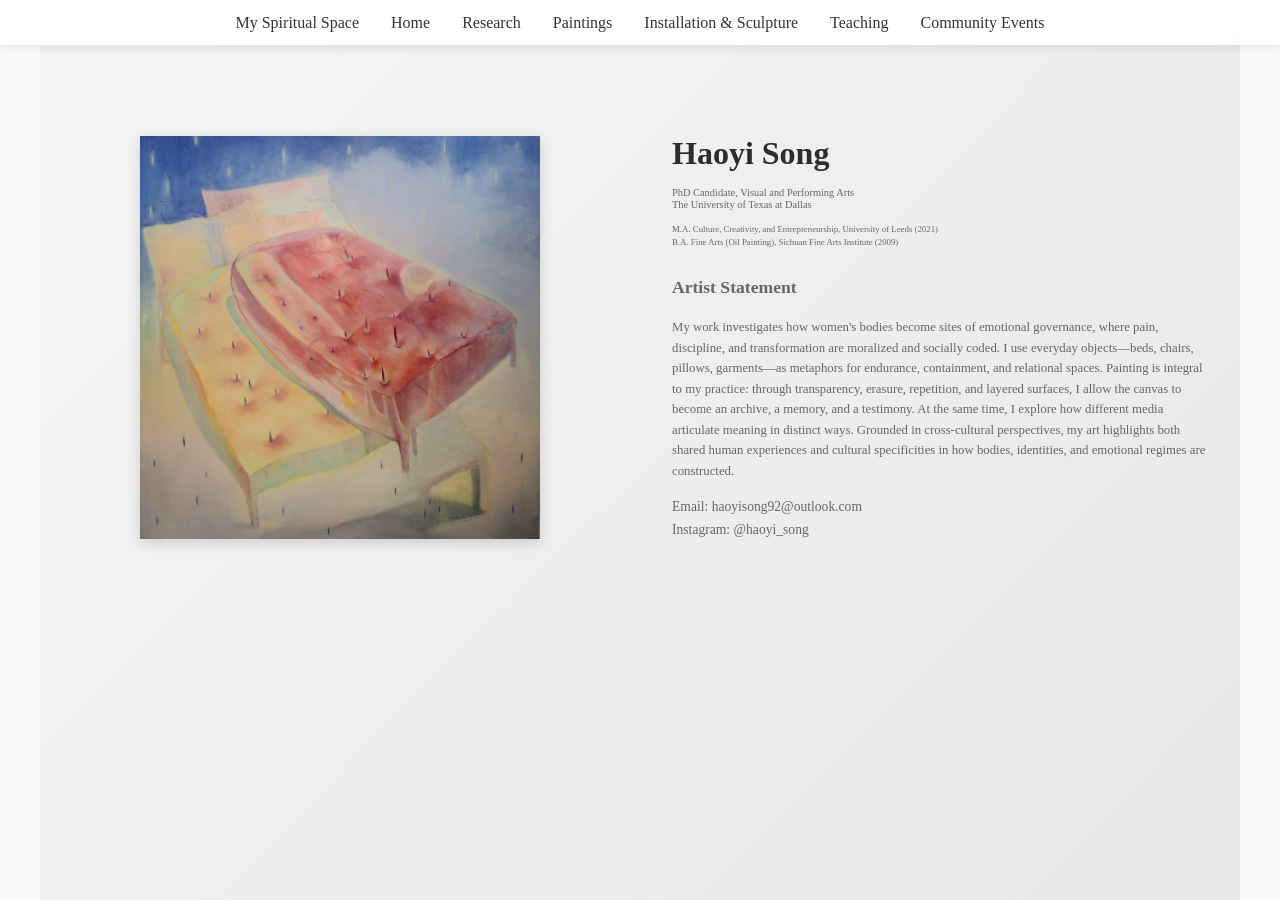
==== index.html @ c62c18ee "Fix navigation bar not showing on home page after leaving spiritual page Added nav.style.opacity = '" ====
<!DOCTYPE html>
<html lang="en">
<head>
    <meta charset="UTF-8">
    <meta name="viewport" content="width=device-width, initial-scale=1.0">
    <title>Haoyi Song - Artist Portfolio</title>
    <style>
        * {
            margin: 0;
            padding: 0;
            box-sizing: border-box;
        }

        body {
            font-family: 'Times New Roman', Times, serif;
            line-height: 1.6;
            color: #333;
            background-color: #fafafa;
            overflow-x: hidden;
        }

        /* Navigation */
        nav {
            position: fixed;
            top: 0;
            width: 100%;
            background-color: rgba(255, 255, 255, 0.95);
            box-shadow: 0 2px 10px rgba(0,0,0,0.1);
            z-index: 1000;
            padding: 0.6rem 0;
            transition: transform 0.3s ease-in-out;
        }

        nav.hidden {
            transform: translateY(-100%);
        }

        nav.pinned {
            transform: translateY(0) !important;
        }

        /* Hide nav when spiritual page is active - works on all screen sizes */
        body[data-page="spiritual"] #mainNav {
            display: none !important;
            visibility: hidden !important;
            opacity: 0 !important;
            pointer-events: none !important;
        }


        nav ul {
            list-style: none;
            display: flex;
            justify-content: center;
            flex-wrap: wrap;
            gap: 2rem;
        }

        nav a {
            text-decoration: none;
            color: #333;
            font-weight: 500;
            transition: color 0.3s;
            cursor: pointer;
        }

        nav a:hover {
            color: #666666;
        }

        /* Page Container */
        .page {
            display: none;
            padding: 5rem 2rem;
            max-width: 1200px;
            margin: 0 auto;
            min-height: 100vh;
        }

        .page.active {
            display: block;
        }

        /* Home Page - Full Screen */
        #home {
            display: flex;
            flex-direction: row;
            justify-content: center;
            align-items: flex-start;
            min-height: 100vh;
            background: linear-gradient(135deg, #f5f5f5 0%, #e8e8e8 100%);
            padding: 2rem;
            padding-top: 8rem;
            gap: 4rem;
        }

        #home.active {
            display: flex;
        }

        .home-center {
            flex: 1;
            text-align: center;
            display: flex;
            flex-direction: column;
            justify-content: center;
            align-items: center;
        }

        #home h1 {
            font-size: 2rem;
            margin-bottom: 1rem;
            color: #2c2c2c;
        }

        #home .subtitle {
            font-size: 0.65rem;
            color: #666;
            line-height: 1.8;
        }

        .home-statement {
            flex: 1;
            max-width: 600px;
            text-align: left;
        }

        .home-statement h2 {
            font-size: 1.1rem;
            margin-bottom: 0.8rem;
            border: none;
            color: #666666;
            text-align: left;
        }

        .home-statement p {
            font-size: 0.85rem;
            line-height: 1.5;
            margin-bottom: 0.6rem;
            color: #666;
        }

        /* Section Styling */
        h2 {
            font-size: 1.8rem;
            margin-bottom: 0.5rem;
            color: #2c2c2c;
            border-bottom: 3px solid #666666;
            padding-bottom: 0.5rem;
            display: inline-block;
        }

        h3 {
            font-size: 1.8rem;
            margin: 2rem 0 1rem;
            color: #666666;
        }

        p {
            margin-bottom: 1rem;
            font-size: 0.85rem;
            line-height: 1.8;
        }

        /* Gallery Grid */
        .gallery-grid {
            display: grid;
            grid-template-columns: repeat(auto-fill, minmax(300px, 1fr));
            gap: 2rem;
            margin-top: 2rem;
        }

        .artwork-card {
            background: white;
            border-radius: 8px;
            overflow: hidden;
            box-shadow: 0 4px 6px rgba(0,0,0,0.1);
            transition: transform 0.3s, box-shadow 0.3s;
        }

        .artwork-card:hover {
            transform: translateY(-5px);
            box-shadow: 0 8px 15px rgba(0,0,0,0.2);
        }

        .artwork-placeholder {
            width: 100%;
            height: 300px;
            background: linear-gradient(135deg, #d4a574 0%, #8b6f47 100%);
            display: flex;
            align-items: center;
            justify-content: center;
            color: white;
            font-size: 1.2rem;
        }

        .artwork-info {
            padding: 1.5rem;
        }

        .artwork-info h4 {
            margin-bottom: 0.5rem;
            color: #2c2c2c;
        }

        /* Contact Section */
        .contact-info {
            display: flex;
            flex-direction: column;
            gap: 1.5rem;
            margin-top: 2rem;
        }

        .contact-item {
            display: flex;
            align-items: center;
            gap: 1rem;
            font-size: 1.2rem;
        }

        .contact-item a {
            color: #666666;
            text-decoration: none;
            transition: color 0.3s;
        }

        .contact-item a:hover {
            color: #654321;
        }

        /* Experience Lists */
        .experience-list {
            margin-top: 2rem;
        }

        .experience-item {
            background: white;
            padding: 1.5rem;
            margin-bottom: 1.5rem;
            border-radius: 8px;
            box-shadow: 0 2px 4px rgba(0,0,0,0.1);
        }

        /* Section Styling */
        .artwork-section {
            margin-bottom: 4rem;
        }

        .section-title {
            font-size: 1.5rem;
            color: #2c2c2c;
            margin-bottom: 1rem;
            padding-bottom: 0.5rem;
            border-bottom: 3px solid #666666;
            display: inline-block;
        }

        .section-description {
            font-style: italic;
            color: #666;
            margin-bottom: 1.5rem;
            line-height: 1.8;
            font-size: 1.05rem;
            max-width: 900px;
        }

        .page-intro {
            margin-bottom: 3rem;
            font-size: 1.1rem;
            line-height: 1.8;
            color: #555;
            max-width: 900px;
        }

        /* Image styling */
        .artwork-card img {
            width: 100%;
            height: 250px;
            object-fit: contain;
            display: block;
            cursor: pointer;
            transition: all 0.3s ease;
        }

        .artwork-card img:hover {
            opacity: 0.9;
        }

        /* Paintings page - show original ratio on hover */
        #paintings .artwork-card img {
            height: 250px;
            object-fit: contain;
        }

        #paintings .artwork-card:hover img {
            position: fixed;
            top: 50%;
            left: 50%;
            transform: translate(-50%, -50%);
            height: auto;
            max-height: 90vh;
            max-width: 90vw;
            z-index: 9998;
            box-shadow: 0 0 50px rgba(0,0,0,0.5);
        }

        #paintings .artwork-card:hover {
            z-index: 9998;
        }

        #paintings .artwork-card:hover::before {
            content: '';
            position: fixed;
            top: 0;
            left: 0;
            width: 100vw;
            height: 100vh;
            background: rgba(0, 0, 0, 0.9);
            z-index: 9997;
        }

        /* Lightbox */
        .lightbox {
            display: none;
            position: fixed;
            z-index: 9999;
            top: 0;
            left: 0;
            width: 100%;
            height: 100%;
            background-color: rgba(0, 0, 0, 0.95);
            justify-content: center;
            align-items: center;
        }

        .lightbox.active {
            display: flex;
        }

        .lightbox-content {
            max-width: 90%;
            max-height: 90%;
            object-fit: contain;
        }

        .lightbox-close {
            position: absolute;
            top: 20px;
            right: 40px;
            color: white;
            font-size: 40px;
            font-weight: bold;
            cursor: pointer;
            z-index: 10000;
        }

        .lightbox-close:hover {
            color: #ccc;
        }

        /* Event cards */
        .event-card {
            background: white;
            padding: 2rem;
            margin-bottom: 2rem;
            border-radius: 12px;
            box-shadow: 0 2px 8px rgba(0,0,0,0.08);
            transition: box-shadow 0.3s ease;
        }

        .event-card:hover {
            box-shadow: 0 4px 16px rgba(0,0,0,0.12);
        }

        .event-title {
            color: #666666;
            font-size: 1.5rem;
            margin-bottom: 0.5rem;
        }

        .event-meta {
            font-weight: 600;
            color: #333;
            margin-bottom: 1rem;
        }

        .event-description {
            line-height: 1.8;
            color: #555;
            margin-bottom: 1rem;
        }

        .experience-item h4 {
            color: #666666;
            margin-bottom: 0.5rem;
        }

        /* Responsive */
        @media (max-width: 768px) {
            nav ul {
                gap: 1rem;
                padding: 0 1rem;
                font-size: 0.9rem;
            }

            #home {
                flex-direction: column;
                gap: 2rem;
            }

            #home h1 {
                font-size: 2.5rem;
            }

            #home .subtitle {
                font-size: 1.1rem;
            }

            .home-statement {
                max-width: 100%;
            }

            .home-statement p {
                font-size: 0.8rem;
            }

            h2 {
                font-size: 1.8rem;
            }

            .page {
                padding: 3rem 1rem;
            }

            .gallery-grid {
                grid-template-columns: 1fr;
            }

            /* Keep navigation always visible on mobile - except on spiritual page */
            body:not([data-page="spiritual"]) nav {
                transform: translateY(0) !important;
                display: block !important;
            }
        }

        /* Back Button */
        .back-button {
            position: fixed;
            bottom: 2rem;
            right: 2rem;
            padding: 0.8rem 1.5rem;
            background-color: #888;
            color: white;
            text-decoration: none;
            border-radius: 4px;
            transition: background-color 0.3s;
            cursor: pointer;
            box-shadow: 0 2px 8px rgba(0,0,0,0.2);
            z-index: 999;
        }

        .back-button:hover {
            background-color: #666;
        }

        /* Spiritual Space - iframe container */
        #spiritual {
            padding: 0;
            max-width: 100%;
        }

        /* Hide navigation when spiritual page is active */
        #spiritual.active ~ nav,
        body:has(#spiritual.active) nav {
            display: none;
        }
    </style>
</head>
<body>
    <!-- Navigation -->
    <nav id="mainNav">
        <ul>
            <li><a onclick="showPage('spiritual')">My Spiritual Space</a></li>
            <li><a href="index.html">Home</a></li>
            <li><a onclick="showPage('research')">Research</a></li>
            <li><a href="paintings.html">Paintings</a></li>
            <li><a href="installation.html">Installation & Sculpture</a></li>
            <li><a href="teaching.html">Teaching</a></li>
            <li><a href="community-events.html">Community Events</a></li>
        </ul>
    </nav>

    <!-- Home Page -->
    <div id="home" class="page active">
        <div class="home-center">
            <div style="margin-top: 0.5rem;">
                <img src="data/Haoyi_art_works/daily life 2022-2025/False Wonder No.1.JPG" alt="False Wonder #1" style="max-width: 400px; width: 100%; height: auto; box-shadow: 0 4px 12px rgba(0,0,0,0.15);">
            </div>
        </div>

        <div class="home-statement">
            <h1 style="font-size: 2rem; margin-bottom: 0.5rem; color: #2c2c2c;">Haoyi Song</h1>
            <div class="subtitle" style="text-align: left; margin-bottom: 1.5rem;">
                <p style="line-height: 1.1; font-size: 0.65rem; color: #666;">PhD Candidate, Visual and Performing Arts<br>The University of Texas at Dallas</p>
                <p style="margin-top: 0.8rem; font-size: 0.55rem; color: #666;">M.A. Culture, Creativity, and Entrepreneurship, University of Leeds (2021)<br>B.A. Fine Arts (Oil Painting), Sichuan Fine Arts Institute (2009)</p>
            </div>
            <h2 style="margin-bottom: 0.5rem;">Artist Statement</h2>
            <p style="font-size: 0.8rem; line-height: 1.6; margin-bottom: 1rem;">
                My work investigates how women's bodies become sites of emotional governance, where pain, discipline, and transformation are moralized and socially coded. I use everyday objects—beds, chairs, pillows, garments—as metaphors for endurance, containment, and relational spaces. Painting is integral to my practice: through transparency, erasure, repetition, and layered surfaces, I allow the canvas to become an archive, a memory, and a testimony. At the same time, I explore how different media articulate meaning in distinct ways. Grounded in cross-cultural perspectives, my art highlights both shared human experiences and cultural specificities in how bodies, identities, and emotional regimes are constructed.
            </p>

            <!-- Contact Info - Below Artist Statement -->
            <div style="margin-top: 0.8rem; text-align: left; font-size: 0.6rem; line-height: 1; color: #666;">
                <p style="margin-bottom: 0.15rem;">Email: <a href="mailto:haoyisong92@outlook.com" style="color: #666666; text-decoration: none;">haoyisong92@outlook.com</a></p>
                <p style="margin-bottom: 0;">Instagram: <a href="https://instagram.com/haoyi_song" target="_blank" style="color: #666666; text-decoration: none;">@haoyi_song</a></p>
            </div>
        </div>
    </div>


    <!-- Research Page -->
    <div id="research" class="page">
        <div style="max-width: 800px; margin: 0 auto; padding: 8rem 3rem 2rem; display: flex; flex-direction: column; justify-content: center; min-height: 100vh;">
            <p style="font-style: italic; color: #666; margin-bottom: 2rem; line-height: 1.2;">
                VPAS Doctoral Program, University of Texas at Dallas
            </p>

            <p style="font-size: 0.85rem; line-height: 1.2; margin-bottom: 1.5rem;">
                My doctoral project: <strong><em>Weaving and Unweaving Order: How Soft Materials Shape and Resist the Governance of Women's Bodies</em></strong>, This study investigates how soft materials, from historical textiles to contemporary art installations, function as a primary medium for the affective governance of the female body. This research bridges material culture studies and affect theory to explore how the physical properties of softness (plasticity, intimacy, wearability) and the techniques applied to them (stitching, weaving, binding) shape the sentient body.
            </p>

            <p style="font-size: 0.85rem; line-height: 1.2; margin-bottom: 1rem;">
                Writing project: <strong><em>Affective Governance: Shame, Pride, and the Sentient History of the Chinese Female Body</em></strong>.
            </p>

            <p style="font-size: 0.85rem; line-height: 1.2; margin-bottom: 1rem;">
                My writing investigates how the Chinese female body has been governed from ancient to contemporary times through the theoretical lens of affective governance. By focusing on the sentient body, this writing project moves beyond narratives of passive victimization to reveal how power operates through a complex emotional economy of shame, pride, fear, anxiety, and aspirational hope. It examines key historical and contemporary sites of bodily transformation, including:
            </p>

            <ul style="margin: 0 0 0 2rem; line-height: 1.2; font-size: 0.85rem;">
                <li style="margin-bottom: 0.5rem;">The pious suffering of self-harm for virtue.</li>
                <li style="margin-bottom: 0.5rem;">The aesthetic pride and social anxiety of foot binding.</li>
                <li style="margin-bottom: 0.5rem;">The biopolitical fear surrounding state reproductive policies.</li>
                <li style="margin-bottom: 0.5rem;">The aspirational hope driving the cosmetic surgery market.</li>
            </ul>
        </div>
    </div>

    <!-- My Spiritual Space Page -->
    <div id="spiritual" class="page">
        <iframe id="spiritualIframe" style="width: 100vw; height: 100vh; border: none; position: fixed; top: 0; left: 0;"></iframe>
    </div>

    <script>
        // Navigation stays visible at all times
        let lastScrollTop = 0;
        let touchStartY = 0;
        let isMobile = window.innerWidth <= 768;

        // Removed auto-hide functionality - navigation now stays visible

        function showPage(pageId) {
            const pages = document.querySelectorAll('.page');
            const spiritualIframe = document.getElementById('spiritualIframe');
            const spiritualPage = document.getElementById('spiritual');

            pages.forEach(page => {
                page.classList.remove('active');
                page.style.display = 'none';
            });

            // Unload spiritual space iframe when leaving
            if (pageId !== 'spiritual' && spiritualIframe) {
                // Remove the iframe content to stop music
                spiritualIframe.contentWindow?.location.replace('about:blank');
                spiritualIframe.src = 'about:blank';
            }

            const selectedPage = document.getElementById(pageId);
            selectedPage.classList.add('active');
            const nav = document.getElementById('mainNav');

            // Set data attribute on body for styling
            document.body.setAttribute('data-page', pageId);

            if (pageId === 'home') {
                selectedPage.style.display = 'flex';
                nav.style.display = 'block';
                nav.style.visibility = 'visible';
                nav.style.opacity = '1';
            } else if (pageId === 'spiritual') {
                selectedPage.style.display = 'block';
                // Force hide nav with multiple properties
                nav.style.display = 'none';
                nav.style.visibility = 'hidden';
                nav.style.opacity = '0';
                // Load spiritual space - use setTimeout to ensure iframe is ready
                setTimeout(() => {
                    spiritualIframe.src = 'spiritual-space.html';
                }, 100);
            } else {
                selectedPage.style.display = 'block';
                nav.style.display = 'block';
                nav.style.visibility = 'visible';
                nav.style.opacity = '1';
            }

            window.scrollTo(0, 0);
        }

        // Listen for messages from spiritual space iframe
        window.addEventListener('message', function(event) {
            if (event.data.action === 'showHome') {
                showPage('home');
            }
        });

        // Lightbox functionality
        document.addEventListener('DOMContentLoaded', function() {
            // Create lightbox element
            const lightbox = document.createElement('div');
            lightbox.className = 'lightbox';
            lightbox.innerHTML = '<span class="lightbox-close">&times;</span><img class="lightbox-content" src="" alt="">';
            document.body.appendChild(lightbox);

            const lightboxImg = lightbox.querySelector('.lightbox-content');
            const closeBtn = lightbox.querySelector('.lightbox-close');

            // Add click event to all artwork images
            document.querySelectorAll('.artwork-card img').forEach(img => {
                img.addEventListener('click', function() {
                    lightboxImg.src = this.src;
                    lightboxImg.alt = this.alt;
                    lightbox.classList.add('active');
                });
            });

            // Close lightbox
            closeBtn.addEventListener('click', function() {
                lightbox.classList.remove('active');
            });

            lightbox.addEventListener('click', function(e) {
                if (e.target === lightbox) {
                    lightbox.classList.remove('active');
                }
            });

            // Close with Escape key
            document.addEventListener('keydown', function(e) {
                if (e.key === 'Escape') {
                    lightbox.classList.remove('active');
                }
            });
        });
    </script>
</body>
</html>
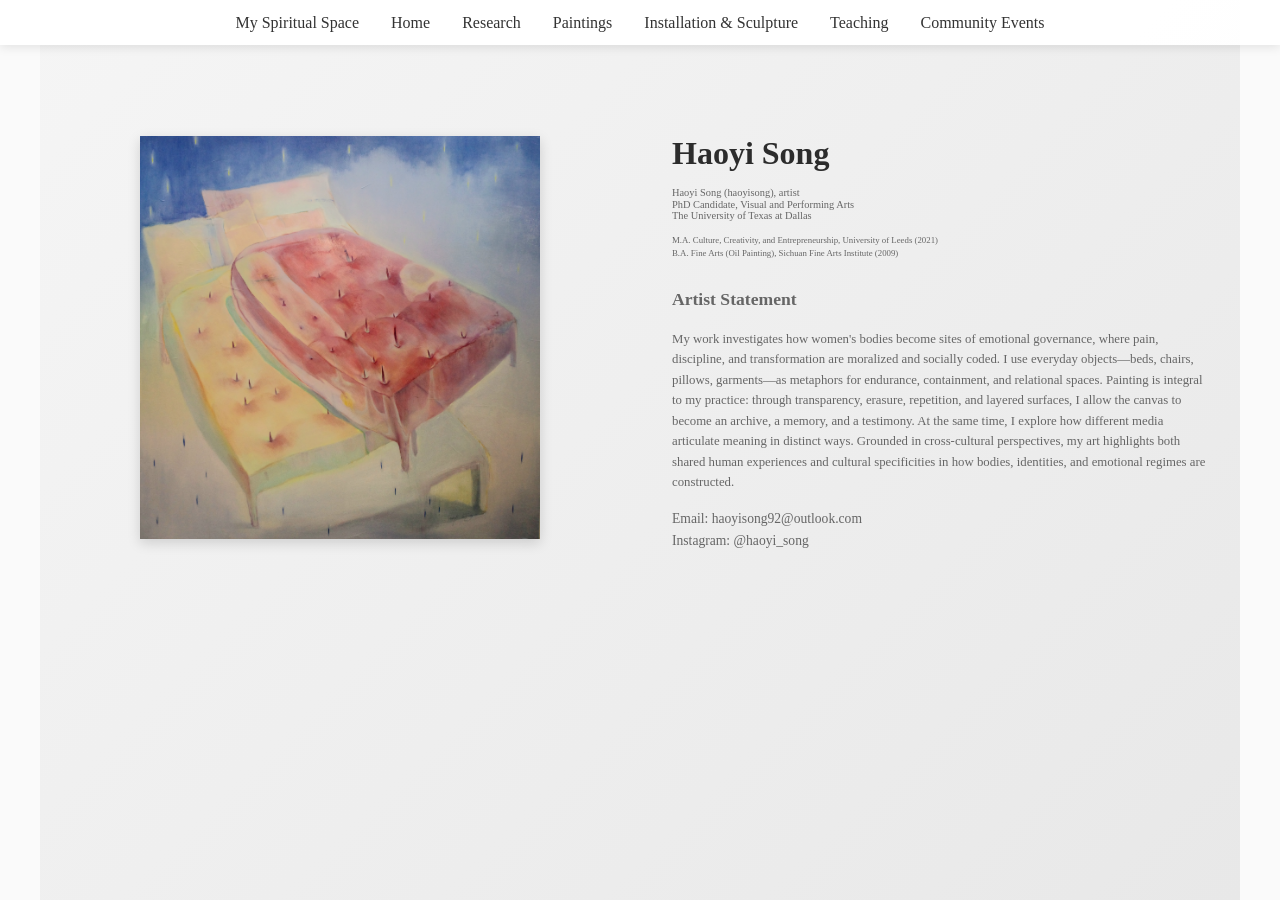
==== commit b47fe9da: "Add haoyisong artist keyword to homepage title, description, and byline Co-Authored-By: Claude Sonne" ====
--- a/index.html
+++ b/index.html
@@ -2,8 +2,27 @@
 <html lang="en">
 <head>
     <meta charset="UTF-8">
-    <meta name="viewport" content="width=device-width, initial-scale=1.0">
-    <title>Haoyi Song - Artist Portfolio</title>
+    <meta name="viewport" content="width=device-width, initial-scale=1.0, minimum-scale=1.0, maximum-scale=1.0, user-scalable=no, viewport-fit=cover">
+    <title>Haoyi Song (haoyisong) | Artist, Painting and Installation</title>
+    <link rel="canonical" href="https://haoyisong-art.github.io/">
+    <meta name="description" content="Haoyi Song (haoyisong) is an artist and PhD candidate in Visual and Performing Arts at the University of Texas at Dallas. Paintings, installation, and interactive work on women's bodies, endurance, and emotional governance.">
+    <meta property="og:title" content="Haoyi Song | Artist">
+    <meta property="og:description" content="Haoyi Song (haoyisong) is an artist and PhD candidate in Visual and Performing Arts at the University of Texas at Dallas. Paintings, installation, and interactive work on women's bodies, endurance, and emotional governance.">
+    <meta property="og:type" content="website">
+    <meta property="og:url" content="https://haoyisong-art.github.io/">
+    <script type="application/ld+json">
+    {
+      "@context": "https://schema.org",
+      "@type": "Person",
+      "name": "Haoyi Song",
+      "alternateName": ["haoyisong", "Haoyi Song artist"],
+      "url": "https://haoyisong-art.github.io/",
+      "jobTitle": "Artist",
+      "affiliation": {"@type": "CollegeOrUniversity", "name": "The University of Texas at Dallas"},
+      "sameAs": ["https://instagram.com/haoyi_song"]
+    }
+    </script>
+
     <style>
         * {
             margin: 0;
@@ -440,6 +459,8 @@
             body:not([data-page="spiritual"]) nav {
                 transform: translateY(0) !important;
                 display: block !important;
+                visibility: visible !important;
+                opacity: 1 !important;
             }
         }
 
@@ -501,7 +522,7 @@
         <div class="home-statement">
             <h1 style="font-size: 2rem; margin-bottom: 0.5rem; color: #2c2c2c;">Haoyi Song</h1>
             <div class="subtitle" style="text-align: left; margin-bottom: 1.5rem;">
-                <p style="line-height: 1.1; font-size: 0.65rem; color: #666;">PhD Candidate, Visual and Performing Arts<br>The University of Texas at Dallas</p>
+                <p style="line-height: 1.1; font-size: 0.65rem; color: #666;">Haoyi Song (haoyisong), artist<br>PhD Candidate, Visual and Performing Arts<br>The University of Texas at Dallas</p>
                 <p style="margin-top: 0.8rem; font-size: 0.55rem; color: #666;">M.A. Culture, Creativity, and Entrepreneurship, University of Leeds (2021)<br>B.A. Fine Arts (Oil Painting), Sichuan Fine Arts Institute (2009)</p>
             </div>
             <h2 style="margin-bottom: 0.5rem;">Artist Statement</h2>
@@ -526,23 +547,8 @@
             </p>
 
             <p style="font-size: 0.85rem; line-height: 1.2; margin-bottom: 1.5rem;">
-                My doctoral project: <strong><em>Weaving and Unweaving Order: How Soft Materials Shape and Resist the Governance of Women's Bodies</em></strong>, This study investigates how soft materials, from historical textiles to contemporary art installations, function as a primary medium for the affective governance of the female body. This research bridges material culture studies and affect theory to explore how the physical properties of softness (plasticity, intimacy, wearability) and the techniques applied to them (stitching, weaving, binding) shape the sentient body.
-            </p>
-
-            <p style="font-size: 0.85rem; line-height: 1.2; margin-bottom: 1rem;">
-                Writing project: <strong><em>Affective Governance: Shame, Pride, and the Sentient History of the Chinese Female Body</em></strong>.
-            </p>
-
-            <p style="font-size: 0.85rem; line-height: 1.2; margin-bottom: 1rem;">
-                My writing investigates how the Chinese female body has been governed from ancient to contemporary times through the theoretical lens of affective governance. By focusing on the sentient body, this writing project moves beyond narratives of passive victimization to reveal how power operates through a complex emotional economy of shame, pride, fear, anxiety, and aspirational hope. It examines key historical and contemporary sites of bodily transformation, including:
-            </p>
-
-            <ul style="margin: 0 0 0 2rem; line-height: 1.2; font-size: 0.85rem;">
-                <li style="margin-bottom: 0.5rem;">The pious suffering of self-harm for virtue.</li>
-                <li style="margin-bottom: 0.5rem;">The aesthetic pride and social anxiety of foot binding.</li>
-                <li style="margin-bottom: 0.5rem;">The biopolitical fear surrounding state reproductive policies.</li>
-                <li style="margin-bottom: 0.5rem;">The aspirational hope driving the cosmetic surgery market.</li>
-            </ul>
+                My research interests include feminist theory, material and visual culture, Chinese ancient philosophy and history, and contemporary art.
+            </p>           
         </div>
     </div>
 
